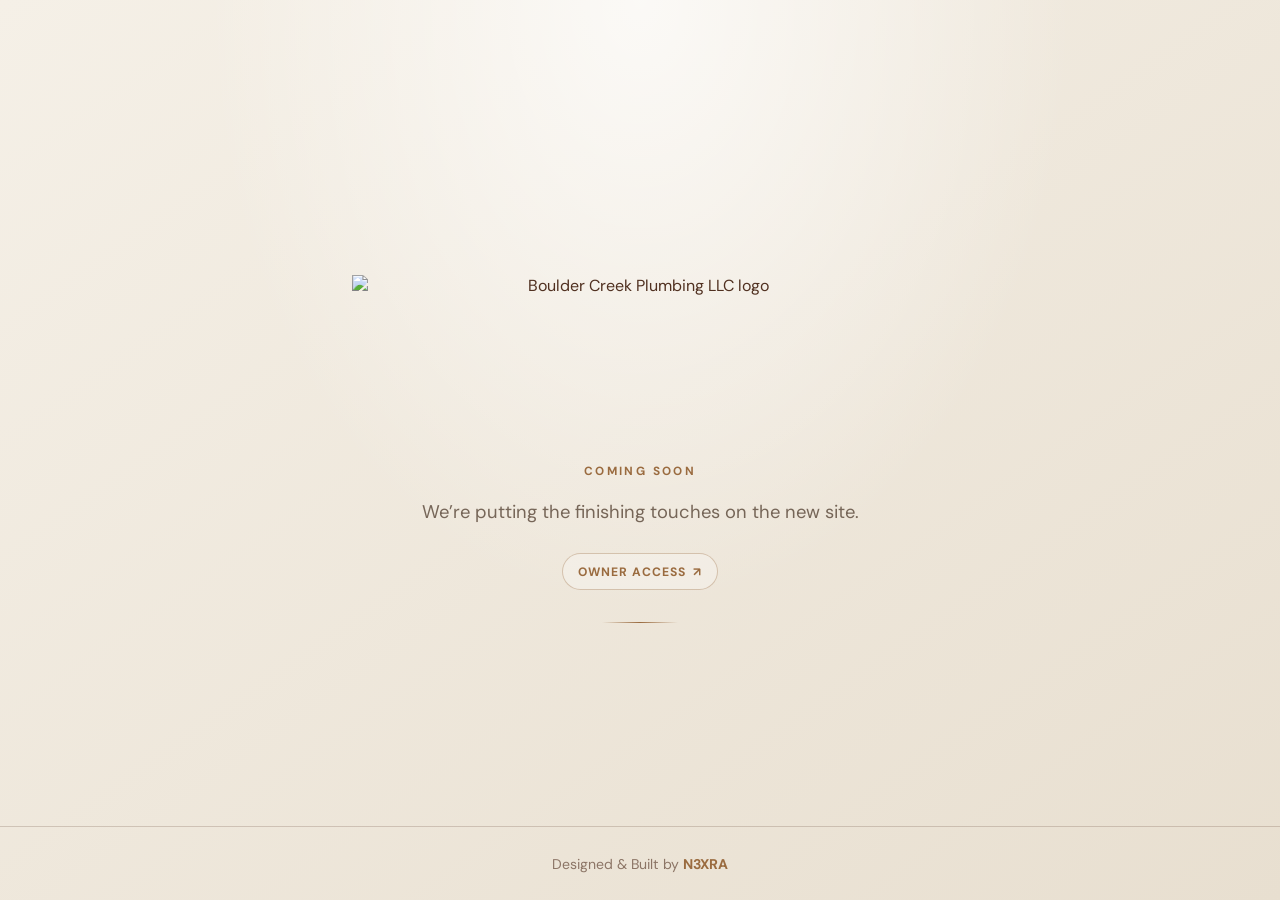
==== index.html @ ed5debee "coming soon release" ====
<!doctype html>
<html lang="en">
  <head>
    <meta charset="utf-8" />
    <meta name="viewport" content="width=device-width, initial-scale=1" />
    <meta name="theme-color" content="#0a1921" />
    <meta
      name="description"
      content="Boulder Creek Plumbing LLC — website launching soon."
    />
    <title>Boulder Creek Plumbing LLC | Coming Soon</title>
    <link rel="preconnect" href="https://fonts.googleapis.com" />
    <link rel="preconnect" href="https://fonts.gstatic.com" crossorigin />
    <link
      href="https://fonts.googleapis.com/css2?family=DM+Sans:wght@400;500;700&family=Playfair+Display:wght@500;600&display=swap"
      rel="stylesheet"
    />
    <style>
      :root {
        --bg: #f5f0e7;
        --bg-deep: #e8dfd0;
        --text: #503020;
        --muted: #766658;
        --accent: #9a6b3f;
        --line: rgba(80, 48, 32, 0.2);
      }

      * { box-sizing: border-box; }

      body {
        margin: 0;
        min-height: 100vh;
        color: var(--text);
        background:
          radial-gradient(ellipse at 50% 0%, rgba(255, 255, 255, 0.72), transparent 48%),
          linear-gradient(145deg, var(--bg), var(--bg-deep));
        font-family: "DM Sans", system-ui, sans-serif;
      }

      main {
        min-height: calc(100vh - 74px);
        display: grid;
        place-items: start center;
        padding: clamp(6rem, 15vh, 10rem) 1.25rem 4rem;
        position: relative;
        overflow: hidden;
      }

      .hero {
        width: min(100%, 760px);
        text-align: center;
        position: relative;
        z-index: 1;
      }

      .logo-frame {
        width: min(100%, 624px);
        min-height: 300px;
        display: grid;
        place-items: center;
        margin: 0 auto 1.75rem;
        position: relative;
        z-index: 1;
      }

      .logo-frame img {
        display: block;
        width: min(100%, 576px);
        max-height: 300px;
        object-fit: contain;
        mix-blend-mode: multiply;
      }

      .eyebrow {
        margin: 0 0 1rem;
        color: var(--accent);
        font-size: 0.74rem;
        font-weight: 700;
        letter-spacing: 0.2em;
        text-transform: uppercase;
      }

      h1 {
        margin: 0;
        font-family: "Playfair Display", Georgia, serif;
        font-size: clamp(2rem, 6vw, 4rem);
        font-weight: 500;
        line-height: 1.05;
        letter-spacing: -0.04em;
      }

      .message {
        max-width: 500px;
        margin: 1.15rem auto 0;
        color: var(--muted);
        font-size: clamp(1rem, 2.6vw, 1.15rem);
        line-height: 1.7;
      }

      .owner-link {
        display: inline-flex;
        align-items: center;
        gap: 0.45rem;
        margin-top: 1.5rem;
        padding: 0.62rem 0.95rem;
        border: 1px solid rgba(154, 107, 63, 0.34);
        border-radius: 999px;
        color: var(--accent);
        background: rgba(255, 255, 255, 0.28);
        font-size: 0.76rem;
        font-weight: 700;
        letter-spacing: 0.08em;
        text-decoration: none;
        text-transform: uppercase;
        transition: background 180ms ease, border-color 180ms ease, transform 180ms ease;
      }

      .owner-link:hover {
        border-color: rgba(154, 107, 63, 0.65);
        background: rgba(255, 255, 255, 0.62);
        transform: translateY(-1px);
      }

      .rule {
        width: 76px;
        height: 1px;
        margin: 2rem auto 0;
        background: linear-gradient(90deg, transparent, var(--accent), transparent);
      }

      .site-footer-credit {
        min-height: 74px;
        display: grid;
        place-items: center;
        padding: 1rem;
        border-top: 1px solid var(--line);
        color: rgba(80, 48, 32, 0.62);
        font-size: 0.88rem;
      }

      .site-footer-credit p { margin: 0; }

      .site-footer-credit a {
        color: var(--accent);
        font-weight: 700;
        text-decoration: none;
      }

      .site-footer-credit a:hover { text-decoration: underline; }
    </style>
  </head>
  <body>
    <main>
      <section class="hero" aria-label="Coming soon">
        <div class="logo-frame">
          <img
            src="https://vdbjlgmbpykjblprqnak.supabase.co/storage/v1/object/public/website-assets-public/e737cde6-610d-4544-8e9d-0e6943760b35/acdd63f0-f831-4c30-9903-9ae123d6c81c/v1-bcp-logo.png"
            alt="Boulder Creek Plumbing LLC logo"
          />
        </div>
        <p class="eyebrow">Coming soon</p>
        <p class="message">We’re putting the finishing touches on the new site.</p>
        <a
          class="owner-link"
          href="https://www.n3xra.com/account"
          target="_blank"
          rel="noopener"
          aria-label="Are you the owner? Click here to see live updates and manage files."
        >
          Owner access <span aria-hidden="true">↗</span>
        </a>
        <div class="rule" aria-hidden="true"></div>
      </section>
    </main>

    <footer class="site-footer-credit">
      <p>Designed &amp; Built by <a href="https://n3xra.com" target="_blank" rel="noopener">N3XRA</a></p>
    </footer>
  </body>
</html>
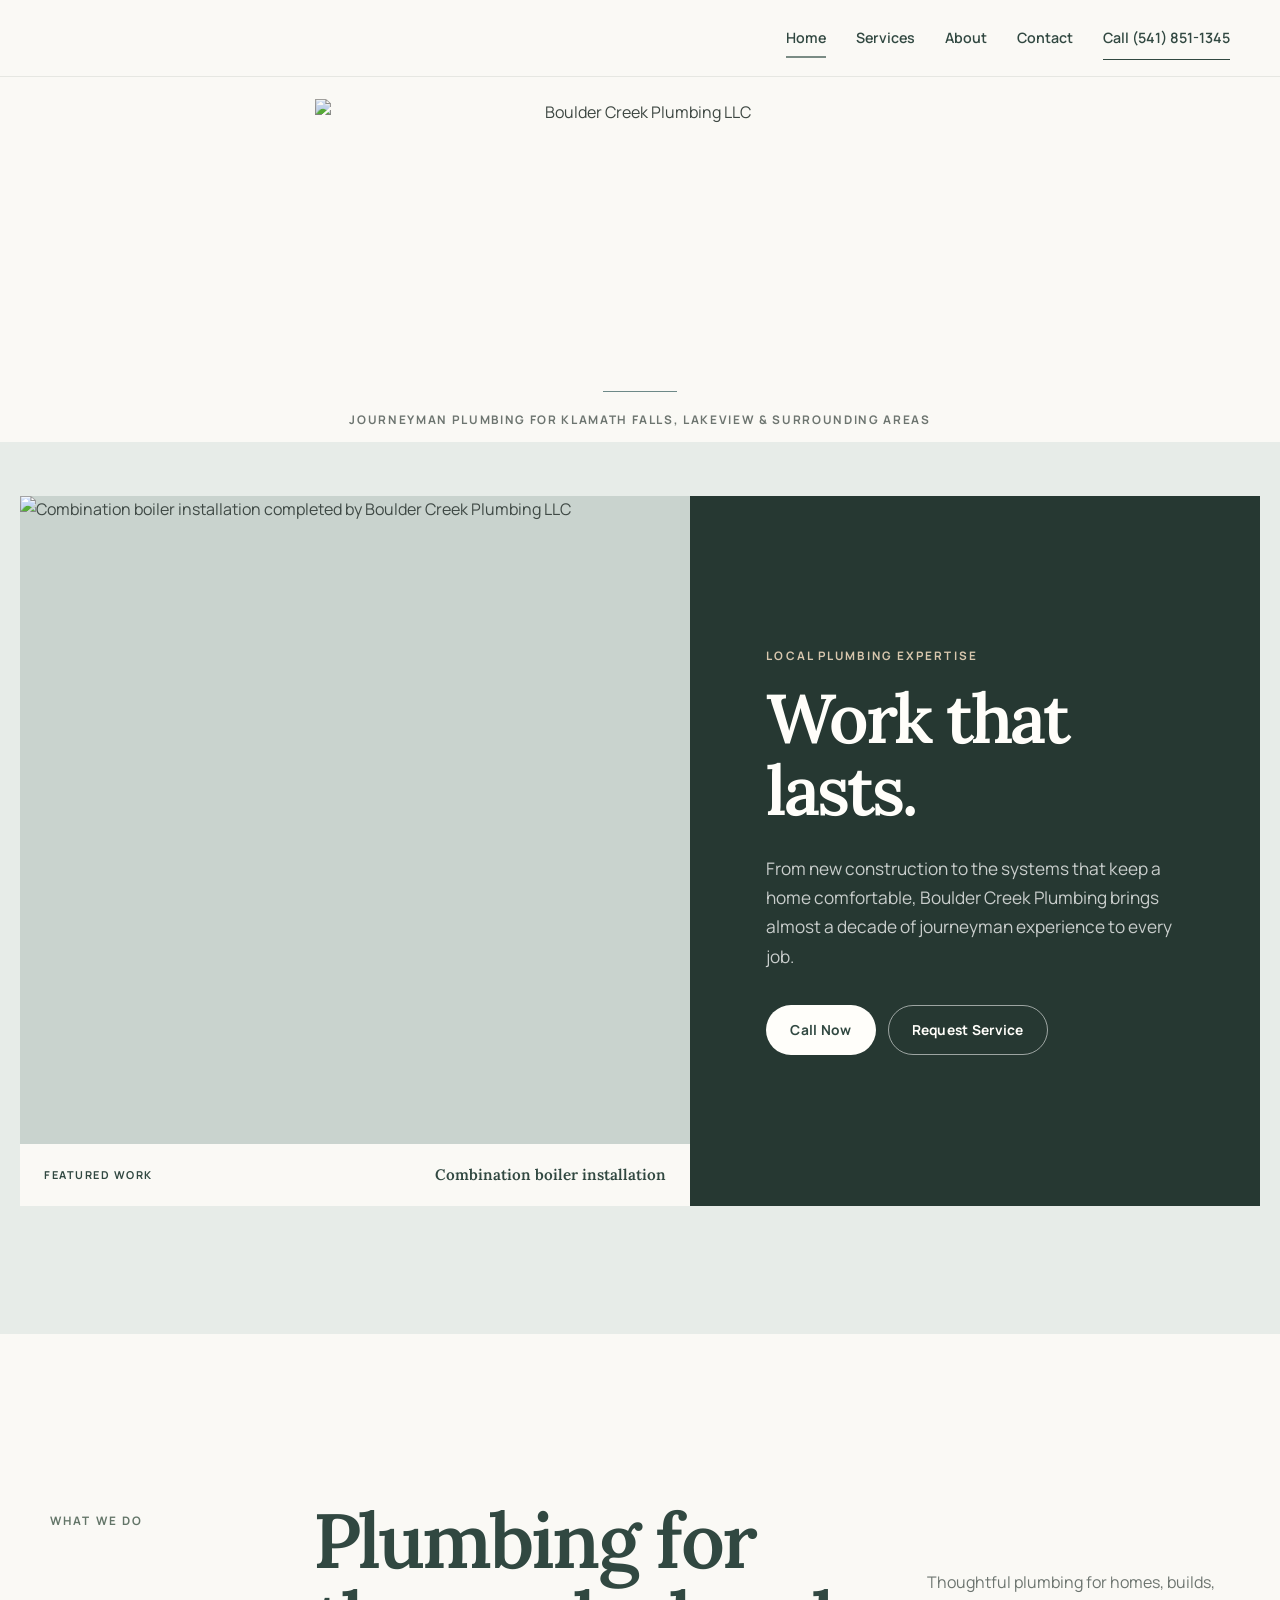
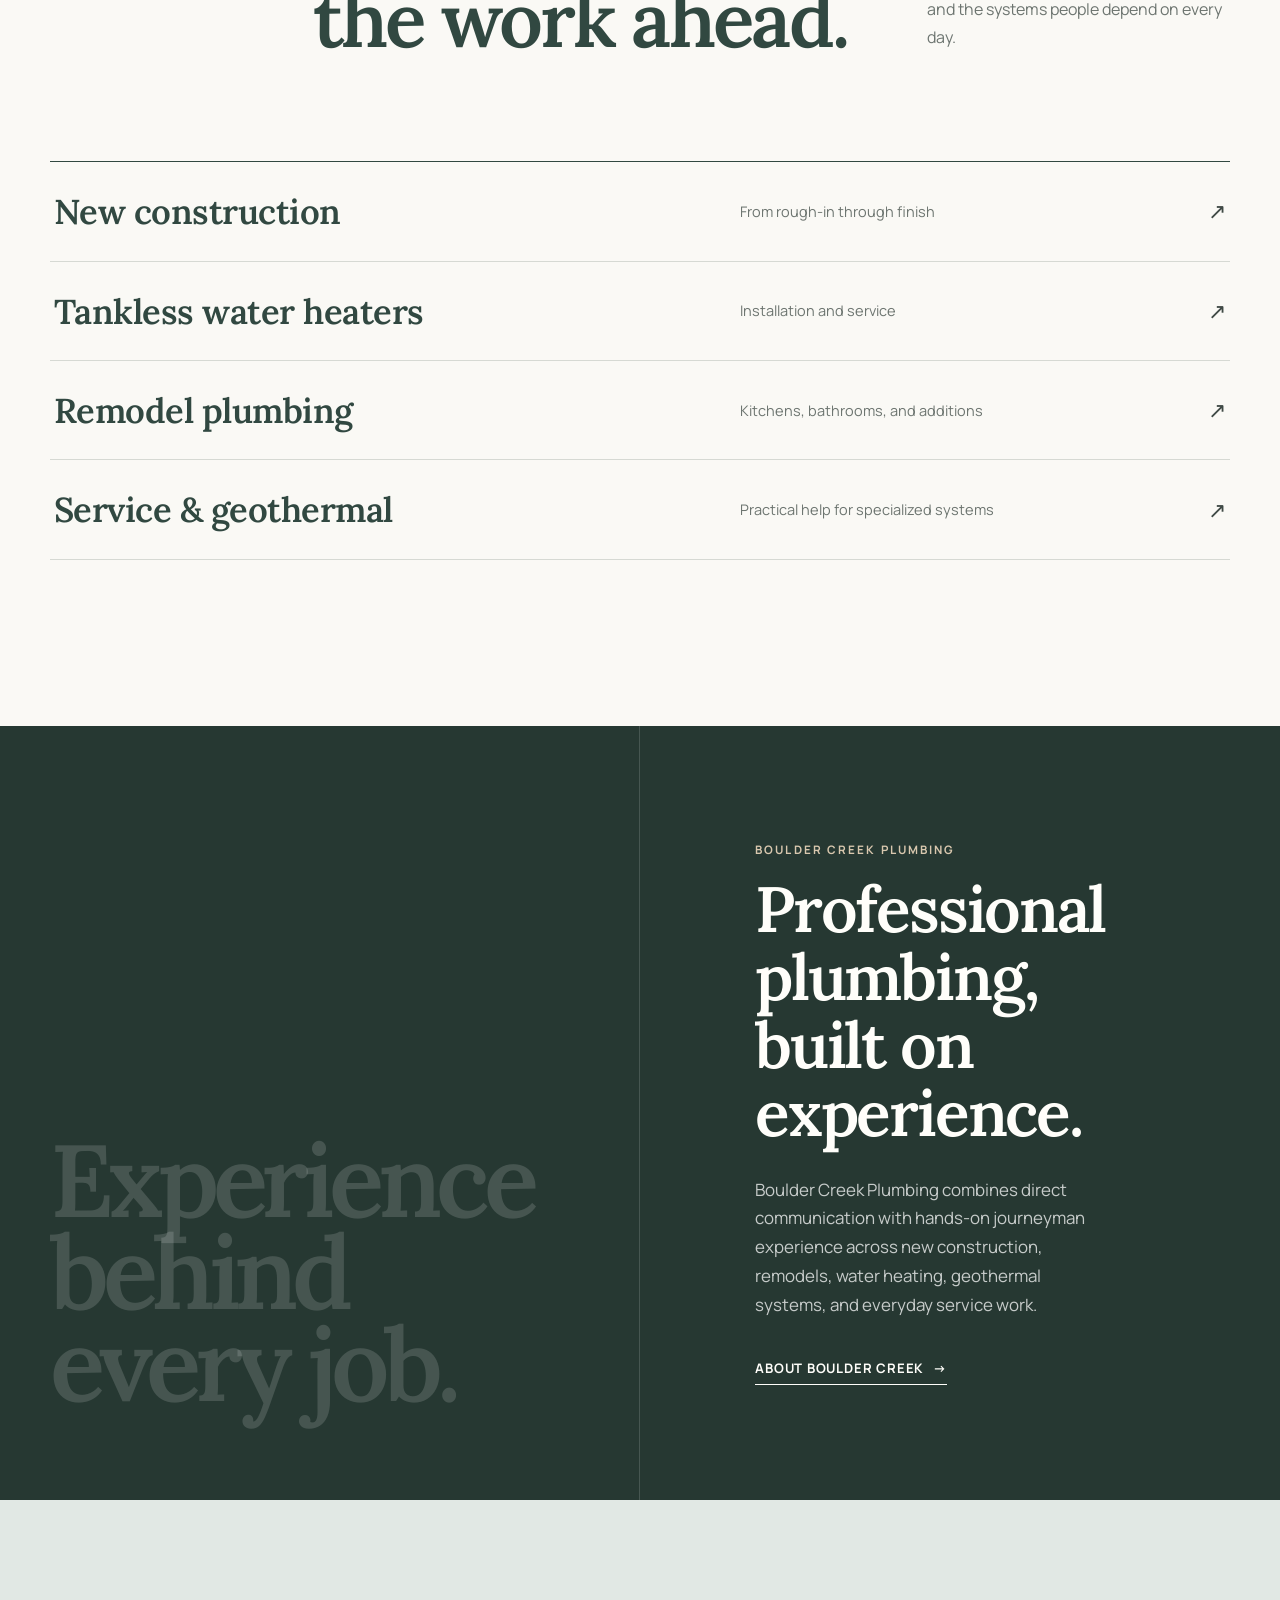
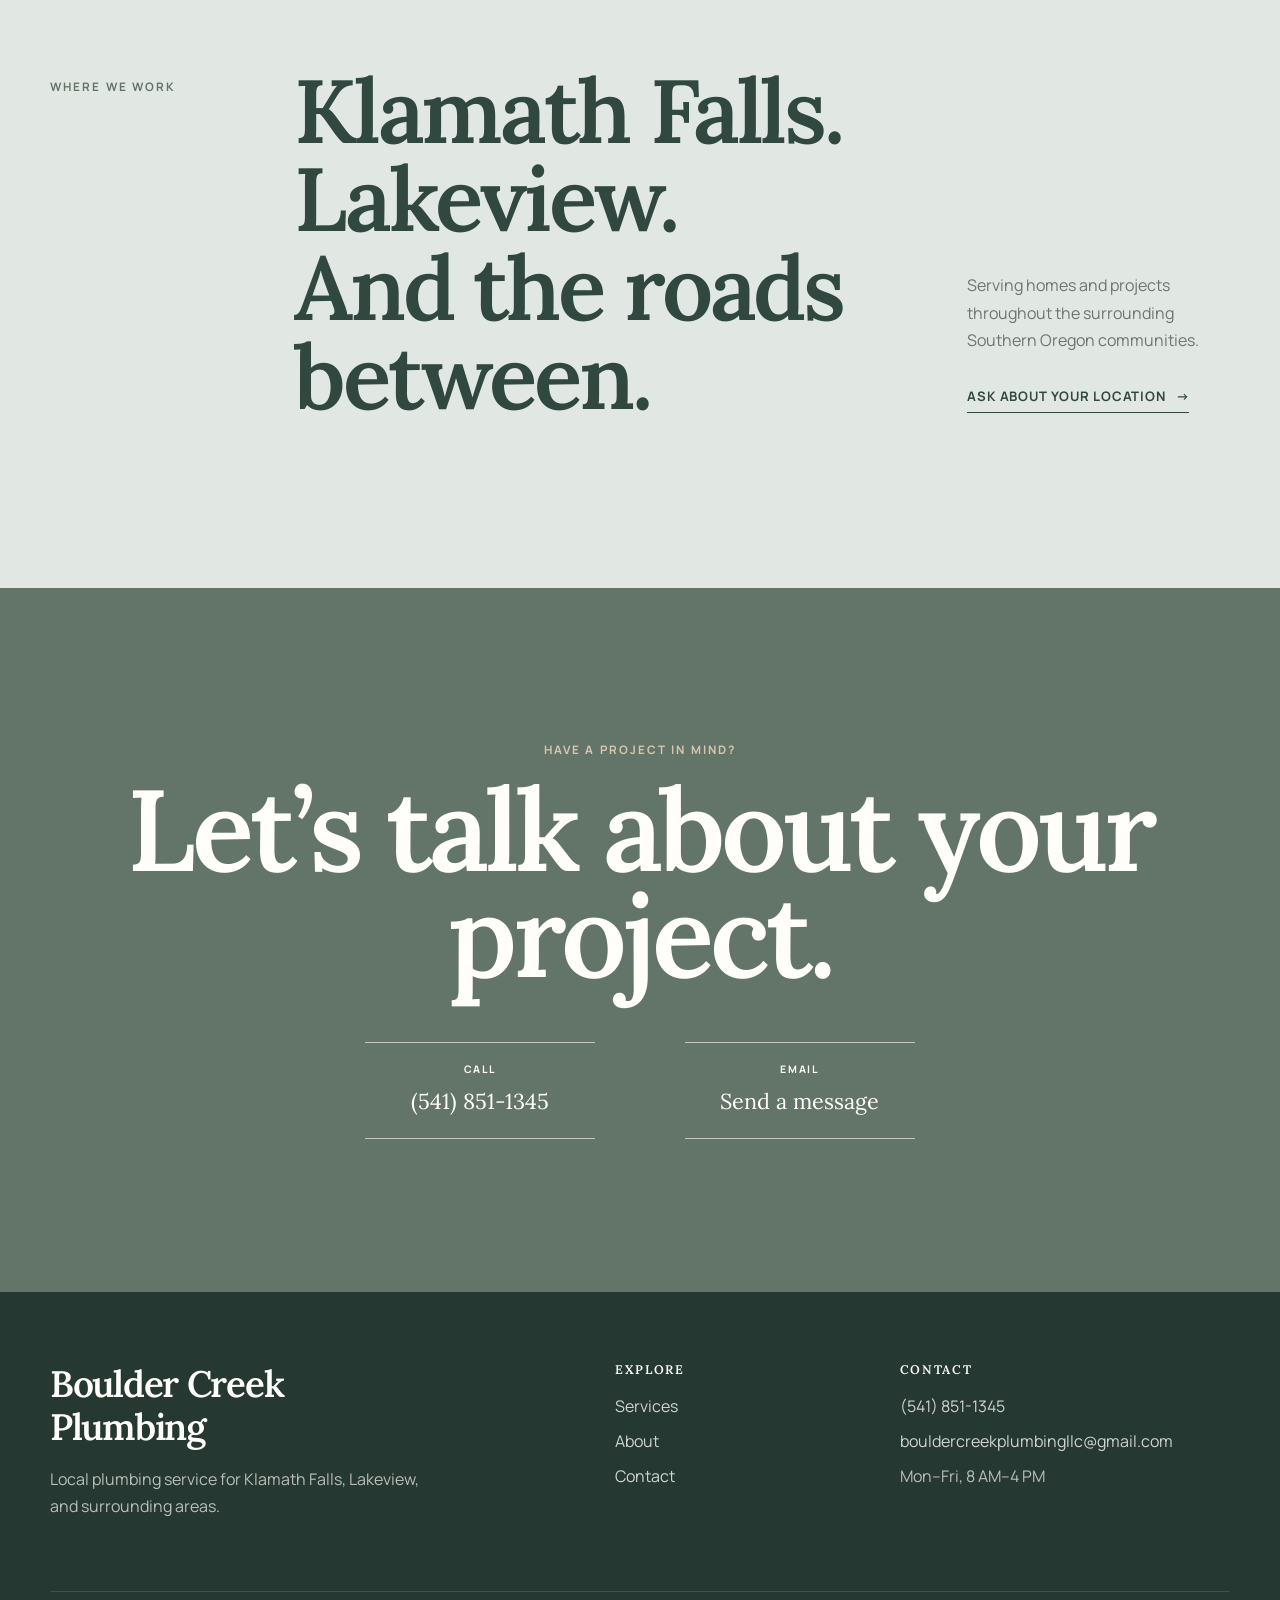
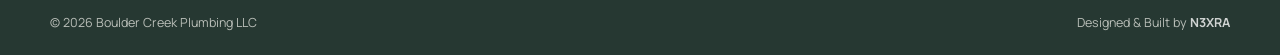
==== commit ea2b0555: "first draft" ====
--- a/index.html
+++ b/index.html
@@ -1,180 +1,132 @@
 <!doctype html>
 <html lang="en">
   <head>
-    <meta charset="utf-8" />
-    <meta name="viewport" content="width=device-width, initial-scale=1" />
-    <meta name="theme-color" content="#0a1921" />
-    <meta
-      name="description"
-      content="Boulder Creek Plumbing LLC — website launching soon."
-    />
-    <title>Boulder Creek Plumbing LLC | Coming Soon</title>
-    <link rel="preconnect" href="https://fonts.googleapis.com" />
-    <link rel="preconnect" href="https://fonts.gstatic.com" crossorigin />
-    <link
-      href="https://fonts.googleapis.com/css2?family=DM+Sans:wght@400;500;700&family=Playfair+Display:wght@500;600&display=swap"
-      rel="stylesheet"
-    />
-    <style>
-      :root {
-        --bg: #f5f0e7;
-        --bg-deep: #e8dfd0;
-        --text: #503020;
-        --muted: #766658;
-        --accent: #9a6b3f;
-        --line: rgba(80, 48, 32, 0.2);
+    <meta charset="utf-8">
+    <meta name="viewport" content="width=device-width, initial-scale=1">
+    <meta name="theme-color" content="#314841">
+    <meta name="description" content="Boulder Creek Plumbing LLC provides new construction, geothermal, tankless water heater, remodel, and service plumbing in Klamath Falls, Lakeview, and surrounding areas.">
+    <title>Boulder Creek Plumbing LLC | Klamath Falls &amp; Lakeview</title>
+    <link rel="canonical" href="https://bouldercreekplumbingor.com/">
+    <meta property="og:type" content="website">
+    <meta property="og:site_name" content="Boulder Creek Plumbing LLC">
+    <meta property="og:title" content="Boulder Creek Plumbing LLC | Plumbing Done Right">
+    <meta property="og:description" content="Journeyman plumbing experience for new construction, tankless water heaters, remodels, geothermal systems, and service work.">
+    <meta property="og:url" content="https://bouldercreekplumbingor.com/">
+    <meta property="og:image" content="https://vdbjlgmbpykjblprqnak.supabase.co/storage/v1/object/public/website-assets-public/e737cde6-610d-4544-8e9d-0e6943760b35/3177cf33-8f0a-4f39-b755-a1198eb51f6e/v1-combination-boiler-install.jpeg">
+    <meta property="og:image:alt" content="Combination boiler installation completed by Boulder Creek Plumbing LLC">
+    <meta name="twitter:card" content="summary_large_image">
+    <meta name="twitter:title" content="Boulder Creek Plumbing LLC | Plumbing Done Right">
+    <meta name="twitter:description" content="Serving Klamath Falls, Lakeview, and surrounding areas.">
+    <meta name="twitter:image" content="https://vdbjlgmbpykjblprqnak.supabase.co/storage/v1/object/public/website-assets-public/e737cde6-610d-4544-8e9d-0e6943760b35/3177cf33-8f0a-4f39-b755-a1198eb51f6e/v1-combination-boiler-install.jpeg">
+    <link rel="preconnect" href="https://fonts.googleapis.com">
+    <link rel="preconnect" href="https://fonts.gstatic.com" crossorigin>
+    <link href="https://fonts.googleapis.com/css2?family=Lora:wght@500;600;700&amp;family=Manrope:wght@400;500;600;700&amp;display=swap" rel="stylesheet">
+    <link rel="stylesheet" href="/styles.css">
+    <script type="application/ld+json">
+      {
+        "@context": "https://schema.org",
+        "@type": "Plumber",
+        "name": "Boulder Creek Plumbing LLC",
+        "url": "https://bouldercreekplumbingor.com/",
+        "telephone": "+1-541-851-1345",
+        "email": "bouldercreekplumbingllc@gmail.com",
+        "description": "New construction, geothermal, tankless water heater, remodel, and service plumbing.",
+        "areaServed": ["Klamath Falls, Oregon", "Lakeview, Oregon"],
+        "openingHours": "Mo-Fr 08:00-16:00"
       }
+    </script>
+  </head>
+  <body class="home-body">
+    <a class="skip-link" href="#main">Skip to content</a>
+    <header class="site-header home-header">
+      <div class="wrap nav-wrap home-nav-wrap">
+        <button class="menu-toggle" type="button" aria-expanded="false" aria-controls="site-nav"><span></span><span></span><span></span><span class="sr-only">Menu</span></button>
+        <nav id="site-nav" class="site-nav" aria-label="Main navigation">
+          <a class="active" href="/">Home</a>
+          <a href="/services/">Services</a>
+          <a href="/about/">About</a>
+          <a href="/contact/">Contact</a>
+          <a class="nav-call" href="tel:+15418511345">Call (541) 851-1345</a>
+        </nav>
+      </div>
+    </header>
 
-      * { box-sizing: border-box; }
+    <main id="main">
+      <section class="home-hero">
+        <div class="wrap home-brand-stage">
+          <img class="home-logo" src="https://vdbjlgmbpykjblprqnak.supabase.co/storage/v1/object/public/website-assets-public/e737cde6-610d-4544-8e9d-0e6943760b35/acdd63f0-f831-4c30-9903-9ae123d6c81c/v1-bcp-logo.png" alt="Boulder Creek Plumbing LLC">
+          <p>Journeyman plumbing for Klamath Falls, Lakeview &amp; surrounding areas</p>
+        </div>
+        <div class="wrap home-showcase">
+          <div class="home-showcase-media">
+            <img src="https://vdbjlgmbpykjblprqnak.supabase.co/storage/v1/object/public/website-assets-public/e737cde6-610d-4544-8e9d-0e6943760b35/3177cf33-8f0a-4f39-b755-a1198eb51f6e/v1-combination-boiler-install.jpeg" alt="Combination boiler installation completed by Boulder Creek Plumbing LLC">
+            <div class="work-caption"><span>Featured work</span><strong>Combination boiler installation</strong></div>
+          </div>
+          <div class="home-showcase-copy">
+            <p class="eyebrow light">Local plumbing expertise</p>
+            <h1>Work that lasts.</h1>
+            <p>From new construction to the systems that keep a home comfortable, Boulder Creek Plumbing brings almost a decade of journeyman experience to every job.</p>
+            <div class="button-row">
+              <a class="button button-light" href="tel:+15418511345">Call Now</a>
+              <a class="button button-outline-light" href="/contact/">Request Service</a>
+            </div>
+          </div>
+        </div>
+      </section>
 
-      body {
-        margin: 0;
-        min-height: 100vh;
-        color: var(--text);
-        background:
-          radial-gradient(ellipse at 50% 0%, rgba(255, 255, 255, 0.72), transparent 48%),
-          linear-gradient(145deg, var(--bg), var(--bg-deep));
-        font-family: "DM Sans", system-ui, sans-serif;
-      }
+      <section class="home-services" aria-labelledby="home-services-title">
+        <div class="wrap home-services-heading">
+          <p class="eyebrow">What we do</p>
+          <h2 id="home-services-title">Plumbing for the work ahead.</h2>
+          <p>Thoughtful plumbing for homes, builds, and the systems people depend on every day.</p>
+        </div>
+        <div class="wrap home-service-list">
+          <a href="/services/"><h3>New construction</h3><p>From rough-in through finish</p><span aria-hidden="true">↗</span></a>
+          <a href="/services/"><h3>Tankless water heaters</h3><p>Installation and service</p><span aria-hidden="true">↗</span></a>
+          <a href="/services/"><h3>Remodel plumbing</h3><p>Kitchens, bathrooms, and additions</p><span aria-hidden="true">↗</span></a>
+          <a href="/services/"><h3>Service &amp; geothermal</h3><p>Practical help for specialized systems</p><span aria-hidden="true">↗</span></a>
+        </div>
+      </section>
 
-      main {
-        min-height: calc(100vh - 74px);
-        display: grid;
-        place-items: start center;
-        padding: clamp(6rem, 15vh, 10rem) 1.25rem 4rem;
-        position: relative;
-        overflow: hidden;
-      }
+      <section class="home-story">
+        <div class="wrap home-story-grid">
+          <div class="home-story-statement">
+            <p>Experience behind every job.</p>
+          </div>
+          <div class="home-story-copy">
+            <p class="eyebrow light">Boulder Creek Plumbing</p>
+            <h2>Professional plumbing, built on experience.</h2>
+            <p>Boulder Creek Plumbing combines direct communication with hands-on journeyman experience across new construction, remodels, water heating, geothermal systems, and everyday service work.</p>
+            <a class="editorial-link light" href="/about/">About Boulder Creek <span aria-hidden="true">→</span></a>
+          </div>
+        </div>
+      </section>
 
-      .hero {
-        width: min(100%, 760px);
-        text-align: center;
-        position: relative;
-        z-index: 1;
-      }
+      <section class="home-region">
+        <div class="wrap home-region-grid">
+          <p class="eyebrow">Where we work</p>
+          <h2>Klamath Falls.<br>Lakeview.<br>And the roads between.</h2>
+          <div class="home-region-copy"><p>Serving homes and projects throughout the surrounding Southern Oregon communities.</p><a class="editorial-link" href="/contact/">Ask about your location <span aria-hidden="true">→</span></a></div>
+        </div>
+      </section>
 
-      .logo-frame {
-        width: min(100%, 624px);
-        min-height: 300px;
-        display: grid;
-        place-items: center;
-        margin: 0 auto 1.75rem;
-        position: relative;
-        z-index: 1;
-      }
-
-      .logo-frame img {
-        display: block;
-        width: min(100%, 576px);
-        max-height: 300px;
-        object-fit: contain;
-        mix-blend-mode: multiply;
-      }
-
-      .eyebrow {
-        margin: 0 0 1rem;
-        color: var(--accent);
-        font-size: 0.74rem;
-        font-weight: 700;
-        letter-spacing: 0.2em;
-        text-transform: uppercase;
-      }
-
-      h1 {
-        margin: 0;
-        font-family: "Playfair Display", Georgia, serif;
-        font-size: clamp(2rem, 6vw, 4rem);
-        font-weight: 500;
-        line-height: 1.05;
-        letter-spacing: -0.04em;
-      }
-
-      .message {
-        max-width: 500px;
-        margin: 1.15rem auto 0;
-        color: var(--muted);
-        font-size: clamp(1rem, 2.6vw, 1.15rem);
-        line-height: 1.7;
-      }
-
-      .owner-link {
-        display: inline-flex;
-        align-items: center;
-        gap: 0.45rem;
-        margin-top: 1.5rem;
-        padding: 0.62rem 0.95rem;
-        border: 1px solid rgba(154, 107, 63, 0.34);
-        border-radius: 999px;
-        color: var(--accent);
-        background: rgba(255, 255, 255, 0.28);
-        font-size: 0.76rem;
-        font-weight: 700;
-        letter-spacing: 0.08em;
-        text-decoration: none;
-        text-transform: uppercase;
-        transition: background 180ms ease, border-color 180ms ease, transform 180ms ease;
-      }
-
-      .owner-link:hover {
-        border-color: rgba(154, 107, 63, 0.65);
-        background: rgba(255, 255, 255, 0.62);
-        transform: translateY(-1px);
-      }
-
-      .rule {
-        width: 76px;
-        height: 1px;
-        margin: 2rem auto 0;
-        background: linear-gradient(90deg, transparent, var(--accent), transparent);
-      }
-
-      .site-footer-credit {
-        min-height: 74px;
-        display: grid;
-        place-items: center;
-        padding: 1rem;
-        border-top: 1px solid var(--line);
-        color: rgba(80, 48, 32, 0.62);
-        font-size: 0.88rem;
-      }
-
-      .site-footer-credit p { margin: 0; }
-
-      .site-footer-credit a {
-        color: var(--accent);
-        font-weight: 700;
-        text-decoration: none;
-      }
-
-      .site-footer-credit a:hover { text-decoration: underline; }
-    </style>
-  </head>
-  <body>
-    <main>
-      <section class="hero" aria-label="Coming soon">
-        <div class="logo-frame">
-          <img
-            src="https://vdbjlgmbpykjblprqnak.supabase.co/storage/v1/object/public/website-assets-public/e737cde6-610d-4544-8e9d-0e6943760b35/acdd63f0-f831-4c30-9903-9ae123d6c81c/v1-bcp-logo.png"
-            alt="Boulder Creek Plumbing LLC logo"
-          />
+      <section class="home-contact">
+        <div class="wrap home-contact-inner">
+          <p class="eyebrow light">Have a project in mind?</p>
+          <h2>Let’s talk about your project.</h2>
+          <div class="home-contact-actions"><a href="tel:+15418511345"><span>Call</span>(541) 851-1345</a><a href="mailto:bouldercreekplumbingllc@gmail.com?subject=Plumbing%20Inquiry"><span>Email</span>Send a message</a></div>
         </div>
-        <p class="eyebrow">Coming soon</p>
-        <p class="message">We’re putting the finishing touches on the new site.</p>
-        <a
-          class="owner-link"
-          href="https://www.n3xra.com/account"
-          target="_blank"
-          rel="noopener"
-          aria-label="Are you the owner? Click here to see live updates and manage files."
-        >
-          Owner access <span aria-hidden="true">↗</span>
-        </a>
-        <div class="rule" aria-hidden="true"></div>
       </section>
     </main>
 
-    <footer class="site-footer-credit">
-      <p>Designed &amp; Built by <a href="https://n3xra.com" target="_blank" rel="noopener">N3XRA</a></p>
+    <footer class="site-footer">
+      <div class="wrap footer-grid">
+        <div class="footer-brand"><h2>Boulder Creek Plumbing</h2><p>Local plumbing service for Klamath Falls, Lakeview, and surrounding areas.</p></div>
+        <div><h3>Explore</h3><a href="/services/">Services</a><a href="/about/">About</a><a href="/contact/">Contact</a></div>
+        <div><h3>Contact</h3><a href="tel:+15418511345">(541) 851-1345</a><a href="mailto:bouldercreekplumbingllc@gmail.com">bouldercreekplumbingllc@gmail.com</a><p>Mon–Fri, 8 AM–4 PM</p></div>
+      </div>
+      <div class="wrap footer-bottom"><span>© 2026 Boulder Creek Plumbing LLC</span><span>Designed &amp; Built by <a href="https://n3xra.com/" target="_blank" rel="noopener noreferrer">N3XRA</a></span></div>
     </footer>
+    <script src="/script.js"></script>
   </body>
 </html>
--- a/styles.css
+++ b/styles.css
@@ -0,0 +1,292 @@
+:root {
+  --ink: #314841;
+  --ink-deep: #263832;
+  --water: #6d8988;
+  --water-light: #e1e9e5;
+  --copper: #7a8b84;
+  --cream: #f0eee7;
+  --paper: #faf9f5;
+  --white: #fffefa;
+  --text: #3f4945;
+  --muted: #6d7570;
+  --line: #d6d9d3;
+  --sage: #637568;
+  --shadow: 0 20px 54px rgba(39, 57, 51, 0.12);
+  --radius: 14px;
+  --wrap: 1180px;
+}
+
+* { box-sizing: border-box; }
+html { scroll-behavior: smooth; }
+body { margin: 0; color: var(--text); background: var(--paper); font-family: "Manrope", Arial, sans-serif; font-size: 16px; line-height: 1.7; }
+img { display: block; max-width: 100%; }
+a { color: inherit; }
+button, input, select, textarea { font: inherit; }
+.wrap { width: min(calc(100% - 40px), var(--wrap)); margin-inline: auto; }
+.sr-only { position: absolute; width: 1px; height: 1px; padding: 0; margin: -1px; overflow: hidden; clip: rect(0, 0, 0, 0); white-space: nowrap; border: 0; }
+.skip-link { position: fixed; z-index: 1000; top: 10px; left: 10px; padding: 10px 14px; color: var(--white); background: var(--ink); transform: translateY(-150%); }
+.skip-link:focus { transform: translateY(0); }
+
+.utility-bar { color: rgba(255,253,248,.82); background: var(--ink-deep); font-size: .72rem; font-weight: 600; letter-spacing: .06em; text-transform: uppercase; }
+.utility-inner { min-height: 38px; display: flex; align-items: center; justify-content: space-between; gap: 24px; }
+.utility-inner p { margin: 0; }
+.site-header { position: sticky; z-index: 100; top: 0; background: rgba(250,249,245,.96); border-bottom: 1px solid rgba(49,72,65,.1); backdrop-filter: blur(14px); }
+.nav-wrap { min-height: 88px; display: flex; align-items: center; justify-content: space-between; gap: 32px; }
+.brand { flex: 0 0 auto; text-decoration: none; }
+.brand img { width: 215px; height: 68px; object-fit: contain; object-position: left center; }
+.site-nav { display: flex; align-items: center; gap: 30px; }
+.site-nav a { position: relative; color: var(--ink); font-size: .89rem; font-weight: 600; text-decoration: none; }
+.site-nav a:not(.nav-call)::after { position: absolute; right: 0; bottom: -8px; left: 0; height: 2px; content: ""; background: var(--copper); transform: scaleX(0); transform-origin: left; transition: transform .18s ease; }
+.site-nav a:hover::after, .site-nav a.active::after { transform: scaleX(1); }
+.nav-call { padding: 10px 0 9px; color: var(--ink) !important; background: transparent; border-bottom: 1px solid var(--ink); border-radius: 0; transition: color .18s ease, border-color .18s ease; }
+.nav-call:hover { color: var(--water) !important; border-color: var(--water); }
+.menu-toggle { display: none; width: 44px; height: 44px; padding: 10px; border: 0; background: transparent; }
+.menu-toggle span:not(.sr-only) { display: block; height: 2px; margin: 5px 0; background: var(--ink); transition: transform .18s ease, opacity .18s ease; }
+
+/* The homepage opens as a brand statement; interior pages retain the compact header. */
+.home-header { position: relative; background: var(--paper); }
+.home-nav-wrap { min-height: 76px; justify-content: flex-end; }
+.home-hero { overflow: hidden; padding: 0 0 clamp(82px, 10vw, 138px); background: linear-gradient(180deg, var(--paper) 0 29%, #e7ece8 29% 100%); }
+.home-brand-stage { display: grid; place-items: center; align-content: center; padding: 22px 0 66px; text-align: center; }
+.home-logo { width: min(650px, 82vw); height: clamp(218px, 23vw, 280px); object-fit: contain; mix-blend-mode: multiply; }
+.home-brand-stage p { position: relative; margin: 12px 0 0; padding-top: 19px; color: var(--muted); font-size: .74rem; font-weight: 700; letter-spacing: .14em; text-transform: uppercase; }
+.home-brand-stage p::before { position: absolute; top: 0; left: 50%; width: 74px; height: 1px; content: ""; background: var(--water); transform: translateX(-50%); }
+.home-showcase { width: min(calc(100% - 40px), 1360px); display: grid; grid-template-columns: minmax(0, 1.08fr) minmax(390px, .92fr); min-height: 710px; }
+.home-showcase-media { position: relative; min-height: 710px; overflow: hidden; background: #c9d3ce; }
+.home-showcase-media img { width: 100%; height: 100%; object-fit: cover; object-position: center top; }
+.work-caption { position: absolute; right: 0; bottom: 0; left: 0; display: flex; align-items: center; justify-content: space-between; gap: 24px; padding: 18px 24px; color: var(--ink); background: var(--paper); }
+.work-caption span { font-size: .68rem; font-weight: 700; letter-spacing: .14em; text-transform: uppercase; }
+.work-caption strong { font-family: "Lora", Georgia, serif; font-size: .95rem; font-weight: 600; }
+.home-showcase-copy { display: flex; flex-direction: column; justify-content: center; padding: clamp(52px, 6vw, 88px); color: rgba(255,255,255,.75); background: var(--ink-deep); }
+.home-showcase-copy h1 { max-width: 620px; margin-bottom: 28px; color: var(--white); font-size: clamp(3rem, 5.4vw, 5.6rem); line-height: 1.04; }
+.home-showcase-copy > p:not(.eyebrow) { max-width: 540px; margin: 0 0 34px; font-size: 1.08rem; }
+.home-services { padding: clamp(100px, 13vw, 190px) 0; background: var(--paper); }
+.home-services-heading { display: grid; grid-template-columns: .38fr 1.1fr .62fr; align-items: end; gap: clamp(30px, 6vw, 90px); margin-bottom: clamp(60px, 8vw, 110px); }
+.home-services-heading .eyebrow { align-self: start; margin-top: 11px; }
+.home-services-heading h2 { max-width: 720px; margin: 0; font-size: clamp(3rem, 6vw, 6rem); line-height: 1.03; }
+.home-services-heading > p:last-child { max-width: 360px; margin: 0 0 8px; color: var(--muted); }
+.home-service-list { border-top: 1px solid var(--ink); }
+.home-service-list a { display: grid; grid-template-columns: 1.2fr .8fr auto; align-items: center; gap: 30px; padding: 29px 4px; border-bottom: 1px solid var(--line); text-decoration: none; transition: padding .2s ease, color .2s ease; }
+.home-service-list a:hover { padding-right: 15px; padding-left: 15px; color: var(--water); }
+.home-service-list h3 { margin: 0; font-size: clamp(1.45rem, 2.7vw, 2.35rem); }
+.home-service-list p { margin: 0; color: var(--muted); font-size: .91rem; }
+.home-service-list span { font-size: 1.4rem; }
+.home-story { color: rgba(255,255,255,.74); background: var(--ink-deep); }
+.home-story-grid { display: grid; grid-template-columns: 1fr 1fr; min-height: 720px; }
+.home-story-statement { display: flex; align-items: flex-end; padding: clamp(50px, 8vw, 110px) clamp(30px, 6vw, 80px) clamp(58px, 7vw, 94px) 0; border-right: 1px solid rgba(255,255,255,.15); }
+.home-story-statement p { max-width: 620px; margin: 0; color: rgba(255,255,255,.15); font-family: "Lora", Georgia, serif; font-size: clamp(4rem, 8vw, 8.5rem); font-weight: 600; letter-spacing: -.06em; line-height: .9; }
+.home-story-copy { align-self: center; max-width: 620px; padding: clamp(60px, 9vw, 120px); }
+.home-story-copy h2 { margin-bottom: 28px; color: var(--white); font-size: clamp(2.5rem, 5vw, 4.8rem); line-height: 1.06; }
+.home-story-copy > p:not(.eyebrow) { margin-bottom: 34px; font-size: 1.06rem; }
+.editorial-link { display: inline-flex; gap: 10px; align-items: center; padding-bottom: 5px; border-bottom: 1px solid currentColor; color: var(--ink); font-size: .82rem; font-weight: 700; letter-spacing: .06em; text-decoration: none; text-transform: uppercase; }
+.editorial-link.light { color: var(--white); }
+.editorial-link span { transition: transform .18s ease; }
+.editorial-link:hover span { transform: translateX(4px); }
+.home-region { padding: clamp(100px, 13vw, 180px) 0; background: #e1e8e4; }
+.home-region-grid { display: grid; grid-template-columns: .35fr 1.25fr .55fr; align-items: end; gap: clamp(30px, 6vw, 90px); }
+.home-region-grid .eyebrow { align-self: start; margin-top: 11px; }
+.home-region-grid h2 { margin: 0; font-size: clamp(3.5rem, 7vw, 7rem); line-height: .99; }
+.home-region-copy { padding-bottom: 8px; }
+.home-region-copy p { margin: 0 0 28px; color: var(--muted); }
+.home-contact { padding: clamp(90px, 12vw, 155px) 0; color: var(--white); background: var(--sage); }
+.home-contact-inner { text-align: center; }
+.home-contact-inner h2 { margin: 0 0 54px; color: var(--white); font-size: clamp(4rem, 9vw, 9rem); line-height: .92; }
+.home-contact-actions { display: flex; justify-content: center; gap: clamp(30px, 7vw, 100px); }
+.home-contact-actions a { min-width: 230px; padding: 18px 0; border-top: 1px solid rgba(255,255,255,.6); border-bottom: 1px solid rgba(255,255,255,.6); color: var(--white); font-family: "Lora", Georgia, serif; font-size: 1.35rem; text-decoration: none; }
+.home-contact-actions span { display: block; margin-bottom: 4px; font-family: "Manrope", sans-serif; font-size: .65rem; font-weight: 700; letter-spacing: .15em; text-transform: uppercase; }
+
+.hero { position: relative; overflow: hidden; padding: clamp(64px, 8vw, 108px) 0; background: linear-gradient(135deg, #f3f2ec 0%, #e8ece7 100%); }
+.hero-grid { display: grid; grid-template-columns: minmax(0, .92fr) minmax(420px, 1.08fr); align-items: center; gap: clamp(48px, 7vw, 92px); }
+.hero-copy { position: relative; z-index: 1; }
+.eyebrow { margin: 0 0 15px; color: var(--sage); font-size: .73rem; font-weight: 700; letter-spacing: .18em; text-transform: uppercase; }
+.eyebrow.light { color: #d8c7ae; }
+h1, h2, h3 { margin-top: 0; font-family: "Lora", Georgia, serif; color: var(--ink); line-height: 1.17; }
+h1 { max-width: 720px; margin-bottom: 24px; font-size: clamp(2.65rem, 6vw, 5.15rem); font-weight: 600; letter-spacing: -.045em; }
+h2 { margin-bottom: 20px; font-size: clamp(2rem, 4vw, 3.4rem); font-weight: 600; letter-spacing: -.035em; }
+h3 { margin-bottom: 12px; font-size: 1.25rem; font-weight: 600; letter-spacing: -.015em; }
+.hero-lead { max-width: 610px; margin: 0 0 32px; color: var(--muted); font-size: clamp(1.05rem, 2vw, 1.23rem); }
+.button-row { display: flex; flex-wrap: wrap; gap: 12px; }
+.button { display: inline-flex; min-height: 50px; align-items: center; justify-content: center; padding: 12px 23px; border: 1px solid transparent; border-radius: 999px; font-size: .86rem; font-weight: 700; letter-spacing: .02em; text-decoration: none; transition: color .18s ease, background .18s ease, border-color .18s ease, transform .18s ease; }
+.button:hover { transform: translateY(-2px); }
+.button-primary { color: var(--white); background: var(--sage); }
+.button-primary:hover { background: #5f684e; }
+.button-secondary { color: var(--ink); background: transparent; border-color: rgba(49,72,65,.35); }
+.button-secondary:hover { border-color: var(--ink); background: var(--white); }
+.button-light { color: var(--ink); background: var(--white); }
+.button-light:hover { background: var(--cream); }
+.button-outline-light { color: var(--white); border-color: rgba(255,255,255,.55); }
+.button-outline-light:hover { color: var(--ink); background: var(--white); }
+.hero-meta { margin: 24px 0 0; color: var(--muted); font-size: .83rem; font-weight: 700; }
+.hero-meta span { margin: 0 7px; color: var(--copper); }
+.hero-media { position: relative; padding: 0 0 25px 25px; }
+.hero-media::before { position: absolute; inset: 25px 25px 0 0; content: ""; background: var(--water); border-radius: 28px 8px 28px 8px; }
+.hero-media img { position: relative; width: 100%; aspect-ratio: 3 / 4; object-fit: cover; object-position: center top; border-radius: 8px 28px 8px 28px; box-shadow: var(--shadow); }
+.experience-card { position: absolute; right: -20px; bottom: 0; width: 205px; padding: 20px 22px; color: var(--white); background: var(--ink); border-radius: 16px 4px 16px 4px; box-shadow: 0 16px 34px rgba(39,57,51,.18); }
+.experience-card strong, .experience-card span { display: block; }
+.experience-card strong { font-family: "Lora", serif; font-size: 1.05rem; }
+.experience-card span { margin-top: 2px; color: rgba(255,255,255,.7); font-size: .82rem; }
+
+.section { padding: clamp(76px, 9vw, 126px) 0; }
+.section-heading { margin-bottom: 42px; }
+.split-heading { display: grid; grid-template-columns: 1.2fr .8fr; align-items: end; gap: 80px; }
+.split-heading h2 { max-width: 680px; margin-bottom: 0; }
+.split-heading > p { max-width: 480px; margin: 0 0 5px; color: var(--muted); font-size: 1.05rem; }
+.service-grid { display: grid; grid-template-columns: repeat(4, 1fr); border-top: 1px solid var(--line); border-left: 1px solid var(--line); }
+.service-card { min-height: 270px; padding: 28px; border-right: 1px solid var(--line); border-bottom: 1px solid var(--line); background: rgba(255,253,248,.75); }
+.service-card h3 { margin-top: 42px; }
+.service-card p { margin: 0; color: var(--muted); font-size: .94rem; }
+.text-link { display: inline-flex; align-items: center; gap: 8px; margin-top: 28px; color: var(--ink); font-weight: 800; text-decoration: none; }
+.text-link span { color: var(--copper); transition: transform .18s ease; }
+.text-link:hover span { transform: translateX(4px); }
+
+.trust-section { background: #e6e9df; }
+.trust-grid { display: grid; grid-template-columns: 1.1fr .9fr; box-shadow: var(--shadow); }
+.trust-panel, .area-panel { padding: clamp(42px, 6vw, 78px); }
+.trust-panel { color: rgba(255,253,248,.76); background: var(--ink); }
+.trust-panel h2 { color: var(--white); }
+.trust-panel p:not(.eyebrow) { max-width: 590px; margin-bottom: 28px; }
+.area-panel { background: #f5f1e8; }
+.area-panel p:not(.eyebrow) { color: var(--muted); }
+.cta-band { padding: 62px 0; color: var(--white); background: var(--sage); }
+.cta-inner { display: flex; align-items: center; justify-content: space-between; gap: 40px; }
+.cta-inner h2 { margin: 0; color: var(--white); font-size: clamp(2rem, 4vw, 3rem); }
+.cta-inner .eyebrow { margin-bottom: 8px; }
+
+.page-hero { position: relative; overflow: hidden; padding: clamp(70px, 9vw, 120px) 0; color: var(--white); background: linear-gradient(120deg, var(--ink-deep), var(--ink)); }
+.page-hero .wrap { position: relative; z-index: 1; }
+.page-hero .eyebrow { color: #d8c7ae; }
+.page-hero h1 { max-width: 850px; margin-bottom: 22px; color: var(--white); font-size: clamp(2.7rem, 6vw, 5rem); }
+.page-hero p:last-child { max-width: 680px; margin: 0; color: rgba(255,255,255,.72); font-size: 1.14rem; }
+.services-detail { background: var(--paper); }
+.detail-list { display: grid; gap: 0; border-top: 1px solid var(--line); }
+.detail-item { display: grid; grid-template-columns: minmax(200px, .8fr) minmax(300px, 1.2fr); gap: 50px; padding: 38px 0; border-bottom: 1px solid var(--line); }
+.detail-item h2 { margin: 0; font-size: clamp(1.45rem, 3vw, 2rem); }
+.detail-item p { max-width: 610px; margin: 2px 0 0; color: var(--muted); }
+.process-section { background: var(--cream); }
+.process-grid { display: grid; grid-template-columns: repeat(3, 1fr); gap: 22px; }
+.process-card { padding: 30px; background: var(--white); border-top: 4px solid var(--sage); border-radius: 0 0 var(--radius) var(--radius); }
+.process-card h3 { margin-top: 4px; }
+.process-card p { margin-bottom: 0; color: var(--muted); }
+
+.about-intro { display: grid; grid-template-columns: .8fr 1.2fr; gap: clamp(40px, 8vw, 110px); align-items: start; }
+.about-intro h2 { position: sticky; top: 130px; }
+.about-copy p { margin-top: 0; color: var(--muted); font-size: 1.08rem; }
+.about-copy .callout { margin: 34px 0; padding: 28px; color: var(--ink); background: var(--water-light); border-left: 4px solid var(--sage); border-radius: 0 var(--radius) var(--radius) 0; font-family: "Lora", serif; font-size: 1.3rem; font-weight: 600; line-height: 1.45; }
+.values-grid { display: grid; grid-template-columns: repeat(3, 1fr); gap: 1px; background: var(--line); border: 1px solid var(--line); }
+.value-card { padding: 34px; background: var(--white); }
+.value-card p { margin-bottom: 0; color: var(--muted); }
+
+.contact-section { background: linear-gradient(135deg, var(--cream), #e8e6dc); }
+.contact-layout { display: grid; grid-template-columns: .72fr 1.28fr; gap: clamp(44px, 8vw, 100px); align-items: start; }
+.contact-copy { position: sticky; top: 130px; }
+.contact-copy h2 { font-size: clamp(2rem, 4vw, 3.2rem); }
+.contact-copy > p:not(.eyebrow) { color: var(--muted); }
+.contact-list { display: grid; gap: 18px; margin-top: 36px; }
+.contact-item { padding-top: 18px; border-top: 1px solid rgba(16,44,54,.18); }
+.contact-item span { display: block; color: var(--muted); font-size: .72rem; font-weight: 800; letter-spacing: .13em; text-transform: uppercase; }
+.contact-item a, .contact-item strong { display: block; margin-top: 4px; color: var(--ink); font-weight: 700; text-decoration: none; }
+.contact-item a:hover { color: var(--copper); }
+.contact-form { padding: clamp(28px, 5vw, 52px); background: var(--white); border-radius: 22px 6px 22px 6px; box-shadow: var(--shadow); }
+.form-grid { display: grid; grid-template-columns: repeat(2, 1fr); gap: 22px; }
+.form-row { display: grid; gap: 7px; }
+.form-row.full { grid-column: 1 / -1; }
+.form-row label { color: var(--ink); font-size: .82rem; font-weight: 800; }
+.form-row label span { color: var(--muted); font-weight: 500; }
+.form-row input, .form-row select, .form-row textarea { width: 100%; padding: 13px 14px; color: var(--text); background: var(--paper); border: 1px solid #d1c9bb; border-radius: 8px; outline: none; transition: border-color .18s ease, box-shadow .18s ease; }
+.form-row textarea { min-height: 145px; resize: vertical; }
+.form-row input:focus, .form-row select:focus, .form-row textarea:focus { border-color: var(--water); box-shadow: 0 0 0 3px rgba(40,115,138,.13); }
+.form-trap { position: absolute; left: -10000px; }
+.contact-form .button { margin-top: 26px; border: 0; cursor: pointer; }
+.contact-form .button:disabled { cursor: wait; opacity: .65; }
+.form-status { min-height: 1.6em; margin: 15px 0 0; font-size: .9rem; font-weight: 700; }
+.form-status.is-success { color: #1e6a45; }
+.form-status.is-error { color: #a43a2d; }
+
+.site-footer { padding: 70px 0 22px; color: rgba(255,253,248,.68); background: var(--ink-deep); }
+.footer-grid { display: grid; grid-template-columns: 1.5fr .65fr 1fr; gap: 70px; padding-bottom: 54px; }
+.footer-brand h2 { max-width: 320px; margin: 0 0 18px; color: var(--white); font-size: clamp(1.6rem, 3vw, 2.3rem); }
+.footer-brand p { max-width: 380px; }
+.site-footer h3 { margin-bottom: 16px; color: var(--white); font-size: .78rem; letter-spacing: .13em; text-transform: uppercase; }
+.site-footer a { display: block; width: fit-content; margin-bottom: 8px; color: rgba(255,255,255,.78); text-decoration: none; }
+.site-footer a:hover { color: var(--white); }
+.site-footer p { margin-top: 8px; }
+.footer-bottom { display: flex; justify-content: space-between; gap: 24px; padding-top: 20px; border-top: 1px solid rgba(255,255,255,.12); font-size: .78rem; }
+.footer-bottom a { display: inline; margin: 0; font-weight: 700; }
+
+@media (max-width: 900px) {
+  .utility-inner p:last-child { display: none; }
+  .nav-wrap { min-height: 76px; }
+  .home-nav-wrap { justify-content: flex-end; }
+  .brand img { width: 180px; height: 58px; }
+  .menu-toggle { display: block; }
+  .site-nav { position: absolute; top: 100%; right: 0; left: 0; display: none; align-items: stretch; gap: 0; padding: 12px 20px 22px; background: var(--paper); border-bottom: 1px solid var(--line); box-shadow: 0 18px 28px rgba(10,32,40,.1); }
+  .site-nav.open { display: grid; }
+  .site-nav a { padding: 12px 0; }
+  .site-nav a::after { display: none; }
+  .site-nav .nav-call { margin-top: 8px; padding: 13px 16px; text-align: center; }
+  .menu-toggle[aria-expanded="true"] span:nth-child(1) { transform: translateY(7px) rotate(45deg); }
+  .menu-toggle[aria-expanded="true"] span:nth-child(2) { opacity: 0; }
+  .menu-toggle[aria-expanded="true"] span:nth-child(3) { transform: translateY(-7px) rotate(-45deg); }
+  .hero-grid, .contact-layout { grid-template-columns: 1fr; }
+  .home-showcase { grid-template-columns: 1fr; min-height: 0; }
+  .home-showcase-media { min-height: 690px; }
+  .home-showcase-copy { min-height: 570px; }
+  .home-services-heading, .home-region-grid { grid-template-columns: 1fr; align-items: start; }
+  .home-services-heading .eyebrow, .home-region-grid .eyebrow { margin: 0; }
+  .home-services-heading > p:last-child, .home-region-copy { max-width: 540px; }
+  .home-story-grid { grid-template-columns: 1fr; min-height: 0; }
+  .home-story-statement { min-height: 460px; padding-left: 0; border-right: 0; border-bottom: 1px solid rgba(255,255,255,.15); }
+  .home-story-copy { max-width: 720px; padding-left: 0; }
+  .hero-copy { max-width: 700px; }
+  .hero-media { max-width: 680px; }
+  .service-grid { grid-template-columns: repeat(2, 1fr); }
+  .split-heading { grid-template-columns: 1fr; gap: 20px; }
+  .trust-grid { grid-template-columns: 1fr; }
+  .about-intro { grid-template-columns: 1fr; gap: 22px; }
+  .about-intro h2, .contact-copy { position: static; }
+  .footer-grid { grid-template-columns: 1.3fr .7fr 1fr; gap: 34px; }
+}
+
+@media (max-width: 640px) {
+  .wrap { width: min(calc(100% - 30px), var(--wrap)); }
+  .utility-inner { justify-content: center; text-align: center; }
+  .hero { padding-top: 58px; }
+  .home-hero { padding-bottom: 78px; background: linear-gradient(180deg, var(--paper) 0 20%, #e7ece8 20% 100%); }
+  .home-brand-stage { padding: 16px 0 48px; }
+  .home-logo { width: min(500px, 94vw); height: 194px; }
+  .home-brand-stage p { max-width: 330px; margin-top: 10px; font-size: .64rem; line-height: 1.6; }
+  .home-showcase { width: min(calc(100% - 24px), 1360px); }
+  .home-showcase-media { min-height: 520px; }
+  .work-caption { display: block; padding: 15px 17px; }
+  .work-caption strong { display: block; margin-top: 2px; }
+  .home-showcase-copy { min-height: 0; padding: 46px 26px 50px; }
+  .home-showcase-copy h1 { font-size: clamp(2.75rem, 13vw, 4rem); }
+  .home-showcase-copy .button { flex: 1 1 100%; }
+  .home-service-list a { grid-template-columns: 1fr auto; gap: 10px 20px; padding: 24px 2px; }
+  .home-service-list p { grid-column: 1; }
+  .home-service-list span { grid-column: 2; grid-row: 1 / span 2; }
+  .home-story-statement { min-height: 360px; padding: 50px 0; }
+  .home-story-statement p { font-size: clamp(3.7rem, 18vw, 6rem); }
+  .home-story-copy { padding: 64px 0 72px; }
+  .home-contact-actions { flex-direction: column; align-items: center; }
+  .home-contact-actions a { width: min(100%, 340px); }
+  .hero-grid { gap: 48px; }
+  .hero-media { padding: 0 0 20px 18px; }
+  .hero-media::before { inset: 18px 18px 0 0; }
+  .experience-card { right: -5px; width: 178px; padding: 16px 18px; }
+  .service-grid, .process-grid, .values-grid, .form-grid { grid-template-columns: 1fr; }
+  .service-card { min-height: auto; }
+  .detail-item { grid-template-columns: 1fr; gap: 8px; }
+  .cta-inner, .footer-bottom { align-items: flex-start; flex-direction: column; }
+  .cta-inner { display: flex; }
+  .cta-inner .button-row { width: 100%; }
+  .cta-inner .button { flex: 1 1 100%; }
+  .trust-panel, .area-panel { padding: 38px 28px; }
+  .contact-form { padding: 28px 20px; }
+  .footer-grid { grid-template-columns: 1fr; gap: 30px; }
+}
+
+@media (prefers-reduced-motion: reduce) {
+  html { scroll-behavior: auto; }
+  *, *::before, *::after { transition-duration: .01ms !important; animation-duration: .01ms !important; animation-iteration-count: 1 !important; }
+}
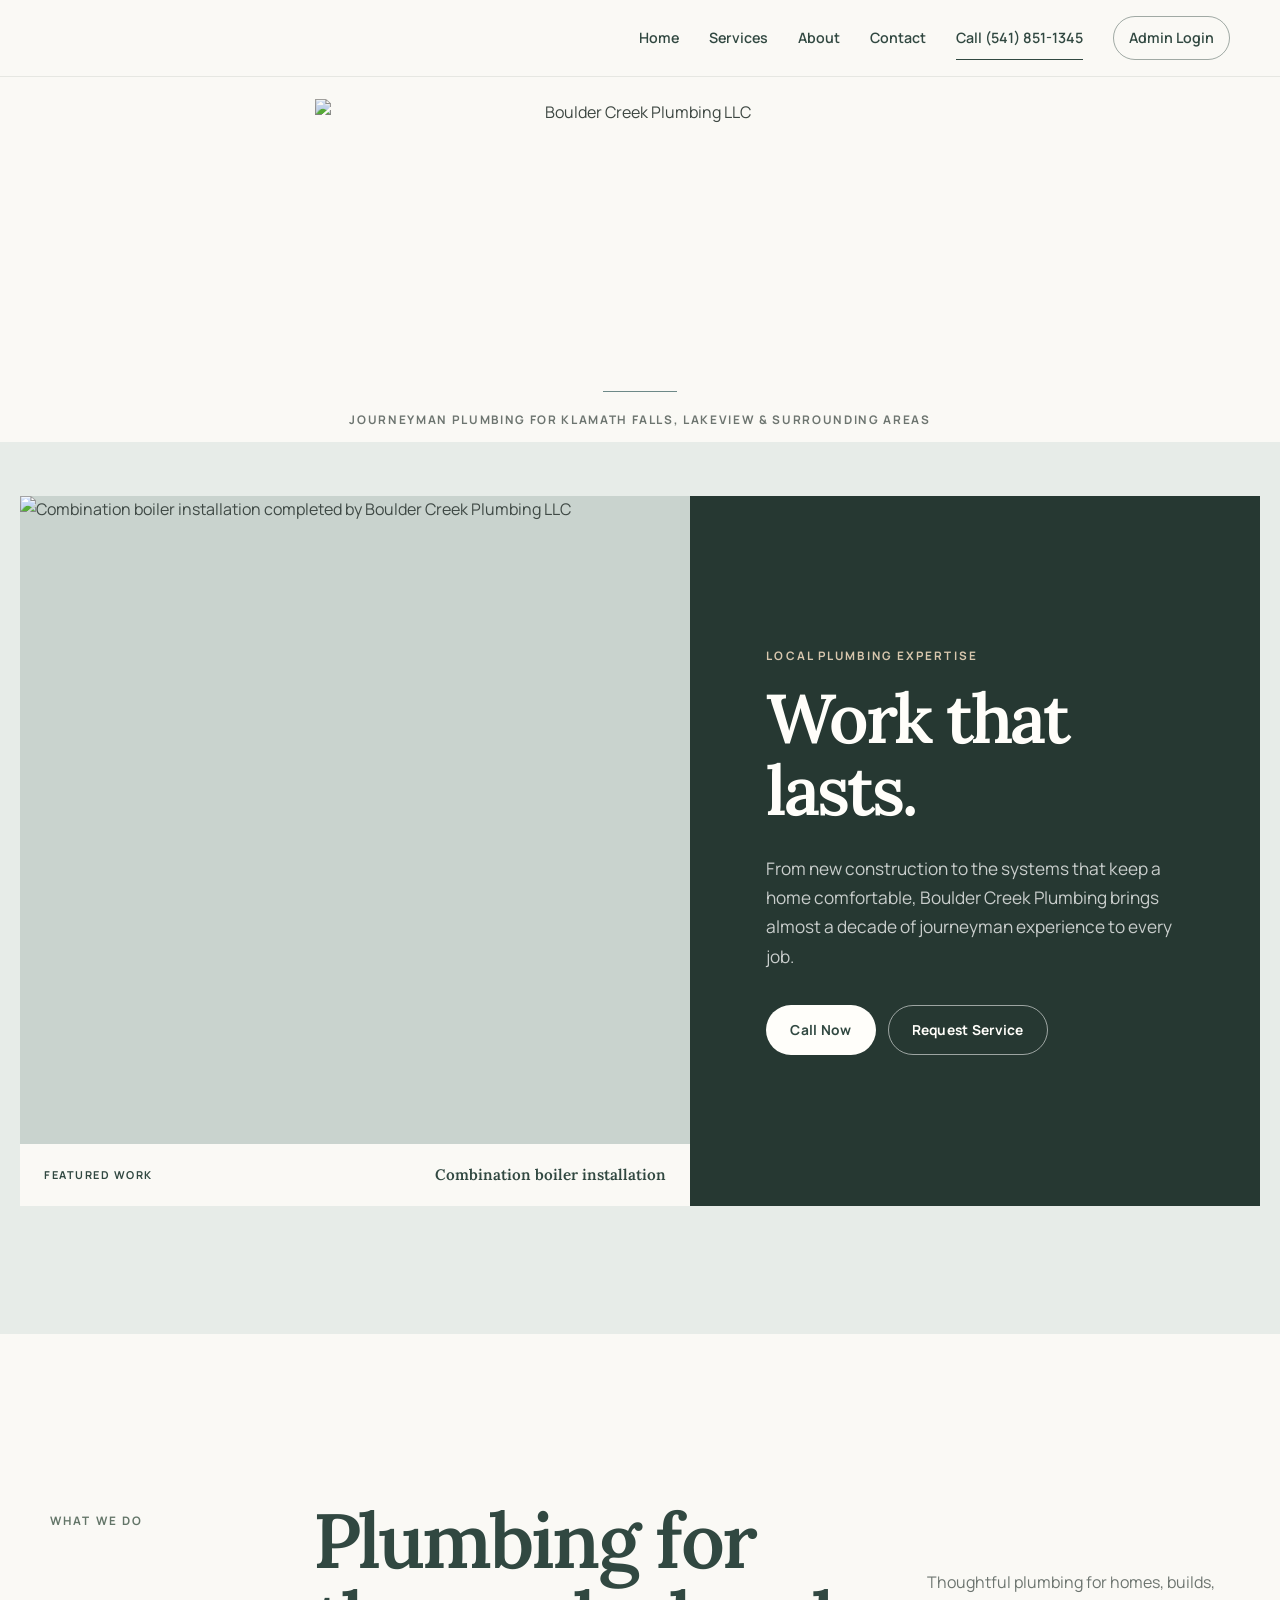
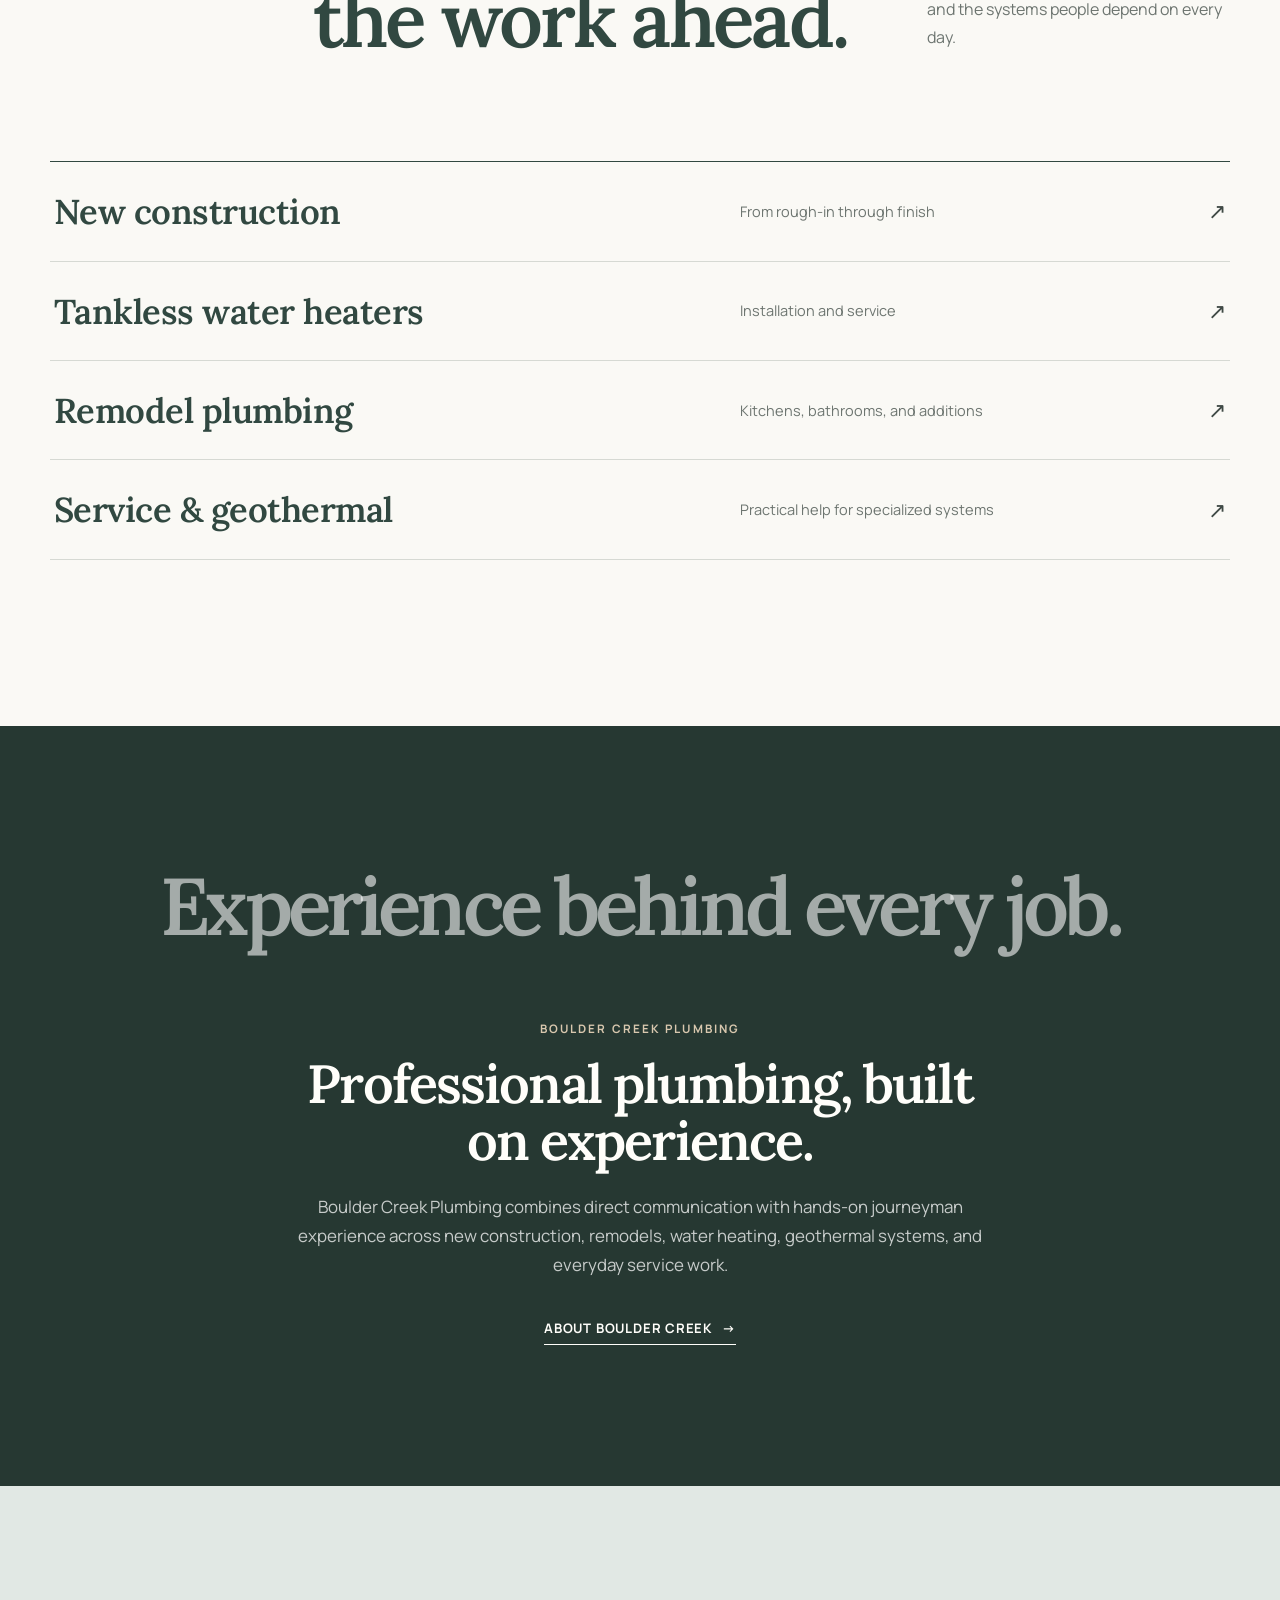
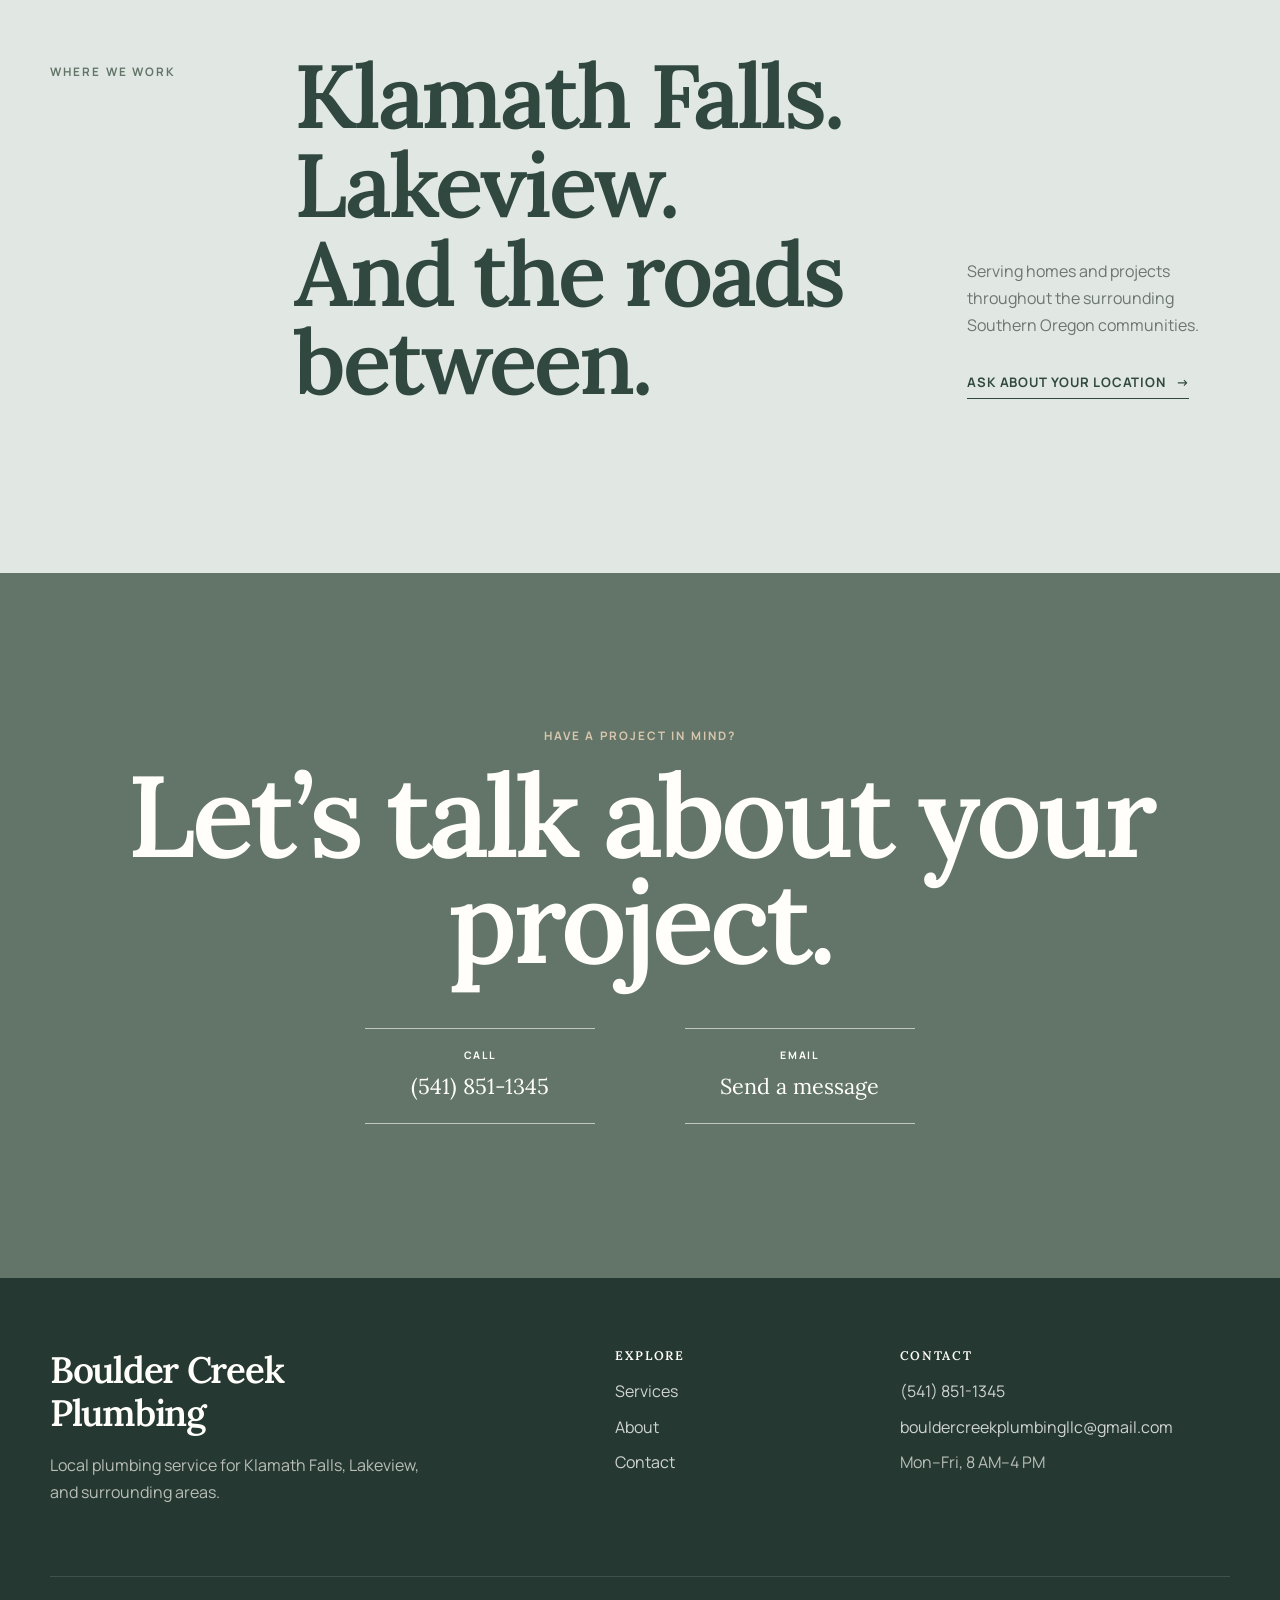
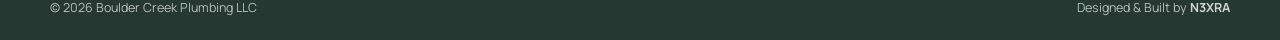
==== commit 0a7e94ef: "Add admin login to site navigation" ====
--- a/index.html
+++ b/index.html
@@ -47,6 +47,7 @@
           <a href="/about/">About</a>
           <a href="/contact/">Contact</a>
           <a class="nav-call" href="tel:+15418511345">Call (541) 851-1345</a>
+          <a class="nav-admin" href="https://boulder-creek-plumbing-llc-9a531b.portal.n3xra.com/" target="_blank" rel="noopener noreferrer">Admin Login</a>
         </nav>
       </div>
     </header>
--- a/styles.css
+++ b/styles.css
@@ -36,10 +36,12 @@
 .brand img { width: 215px; height: 68px; object-fit: contain; object-position: left center; }
 .site-nav { display: flex; align-items: center; gap: 30px; }
 .site-nav a { position: relative; color: var(--ink); font-size: .89rem; font-weight: 600; text-decoration: none; }
-.site-nav a:not(.nav-call)::after { position: absolute; right: 0; bottom: -8px; left: 0; height: 2px; content: ""; background: var(--copper); transform: scaleX(0); transform-origin: left; transition: transform .18s ease; }
+.site-nav a:not(.nav-call):not(.nav-admin)::after { position: absolute; right: 0; bottom: -8px; left: 0; height: 2px; content: ""; background: var(--copper); transform: scaleX(0); transform-origin: left; transition: transform .18s ease; }
 .site-nav a:hover::after, .site-nav a.active::after { transform: scaleX(1); }
 .nav-call { padding: 10px 0 9px; color: var(--ink) !important; background: transparent; border-bottom: 1px solid var(--ink); border-radius: 0; transition: color .18s ease, border-color .18s ease; }
 .nav-call:hover { color: var(--water) !important; border-color: var(--water); }
+.nav-admin { padding: 9px 15px; color: var(--ink) !important; border: 1px solid rgba(49,72,65,.45); border-radius: 999px; transition: color .18s ease, background .18s ease, border-color .18s ease; }
+.nav-admin:hover { color: var(--white) !important; background: var(--ink); border-color: var(--ink); }
 .menu-toggle { display: none; width: 44px; height: 44px; padding: 10px; border: 0; background: transparent; }
 .menu-toggle span:not(.sr-only) { display: block; height: 2px; margin: 5px 0; background: var(--ink); transition: transform .18s ease, opacity .18s ease; }
 
@@ -71,12 +73,12 @@
 .home-service-list h3 { margin: 0; font-size: clamp(1.45rem, 2.7vw, 2.35rem); }
 .home-service-list p { margin: 0; color: var(--muted); font-size: .91rem; }
 .home-service-list span { font-size: 1.4rem; }
-.home-story { color: rgba(255,255,255,.74); background: var(--ink-deep); }
-.home-story-grid { display: grid; grid-template-columns: 1fr 1fr; min-height: 720px; }
-.home-story-statement { display: flex; align-items: flex-end; padding: clamp(50px, 8vw, 110px) clamp(30px, 6vw, 80px) clamp(58px, 7vw, 94px) 0; border-right: 1px solid rgba(255,255,255,.15); }
-.home-story-statement p { max-width: 620px; margin: 0; color: rgba(255,255,255,.15); font-family: "Lora", Georgia, serif; font-size: clamp(4rem, 8vw, 8.5rem); font-weight: 600; letter-spacing: -.06em; line-height: .9; }
-.home-story-copy { align-self: center; max-width: 620px; padding: clamp(60px, 9vw, 120px); }
-.home-story-copy h2 { margin-bottom: 28px; color: var(--white); font-size: clamp(2.5rem, 5vw, 4.8rem); line-height: 1.06; }
+.home-story { padding: clamp(88px, 11vw, 150px) 0; color: rgba(255,255,255,.74); background: var(--ink-deep); }
+.home-story-grid { text-align: center; }
+.home-story-statement { padding: 0; }
+.home-story-statement p { max-width: 1080px; margin: 0 auto; color: rgba(255,255,255,.58); font-family: "Lora", Georgia, serif; font-size: clamp(3.25rem, 6.3vw, 6.8rem); font-weight: 600; letter-spacing: -.06em; line-height: .96; }
+.home-story-copy { max-width: 720px; margin: 0 auto; padding: clamp(46px, 6vw, 76px) 0 0; }
+.home-story-copy h2 { margin-bottom: 24px; color: var(--white); font-size: clamp(2.35rem, 4.2vw, 4.35rem); line-height: 1.06; }
 .home-story-copy > p:not(.eyebrow) { margin-bottom: 34px; font-size: 1.06rem; }
 .editorial-link { display: inline-flex; gap: 10px; align-items: center; padding-bottom: 5px; border-bottom: 1px solid currentColor; color: var(--ink); font-size: .82rem; font-weight: 700; letter-spacing: .06em; text-decoration: none; text-transform: uppercase; }
 .editorial-link.light { color: var(--white); }
@@ -224,6 +226,7 @@
   .site-nav a { padding: 12px 0; }
   .site-nav a::after { display: none; }
   .site-nav .nav-call { margin-top: 8px; padding: 13px 16px; text-align: center; }
+  .site-nav .nav-admin { margin-top: 10px; padding: 12px 16px; text-align: center; }
   .menu-toggle[aria-expanded="true"] span:nth-child(1) { transform: translateY(7px) rotate(45deg); }
   .menu-toggle[aria-expanded="true"] span:nth-child(2) { opacity: 0; }
   .menu-toggle[aria-expanded="true"] span:nth-child(3) { transform: translateY(-7px) rotate(-45deg); }
@@ -234,9 +237,7 @@
   .home-services-heading, .home-region-grid { grid-template-columns: 1fr; align-items: start; }
   .home-services-heading .eyebrow, .home-region-grid .eyebrow { margin: 0; }
   .home-services-heading > p:last-child, .home-region-copy { max-width: 540px; }
-  .home-story-grid { grid-template-columns: 1fr; min-height: 0; }
-  .home-story-statement { min-height: 460px; padding-left: 0; border-right: 0; border-bottom: 1px solid rgba(255,255,255,.15); }
-  .home-story-copy { max-width: 720px; padding-left: 0; }
+  .home-story-grid { min-height: 0; }
   .hero-copy { max-width: 700px; }
   .hero-media { max-width: 680px; }
   .service-grid { grid-template-columns: repeat(2, 1fr); }
@@ -262,12 +263,14 @@
   .home-showcase-copy { min-height: 0; padding: 46px 26px 50px; }
   .home-showcase-copy h1 { font-size: clamp(2.75rem, 13vw, 4rem); }
   .home-showcase-copy .button { flex: 1 1 100%; }
+  .home-services-heading { text-align: center; }
+  .home-services-heading .eyebrow { margin-right: auto; margin-left: auto; }
+  .home-services-heading > p:last-child { margin-right: auto; margin-left: auto; }
   .home-service-list a { grid-template-columns: 1fr auto; gap: 10px 20px; padding: 24px 2px; }
   .home-service-list p { grid-column: 1; }
   .home-service-list span { grid-column: 2; grid-row: 1 / span 2; }
-  .home-story-statement { min-height: 360px; padding: 50px 0; }
-  .home-story-statement p { font-size: clamp(3.7rem, 18vw, 6rem); }
-  .home-story-copy { padding: 64px 0 72px; }
+  .home-story-statement p { max-width: 350px; font-size: clamp(2.7rem, 12vw, 3.35rem); }
+  .home-story-copy { padding-top: 34px; }
   .home-contact-actions { flex-direction: column; align-items: center; }
   .home-contact-actions a { width: min(100%, 340px); }
   .hero-grid { gap: 48px; }
@@ -284,6 +287,10 @@
   .trust-panel, .area-panel { padding: 38px 28px; }
   .contact-form { padding: 28px 20px; }
   .footer-grid { grid-template-columns: 1fr; gap: 30px; }
+  .footer-grid, .footer-bottom { text-align: center; }
+  .footer-brand h2, .footer-brand p { margin-right: auto; margin-left: auto; }
+  .site-footer a { margin-right: auto; margin-left: auto; }
+  .footer-bottom { align-items: center; }
 }
 
 @media (prefers-reduced-motion: reduce) {
